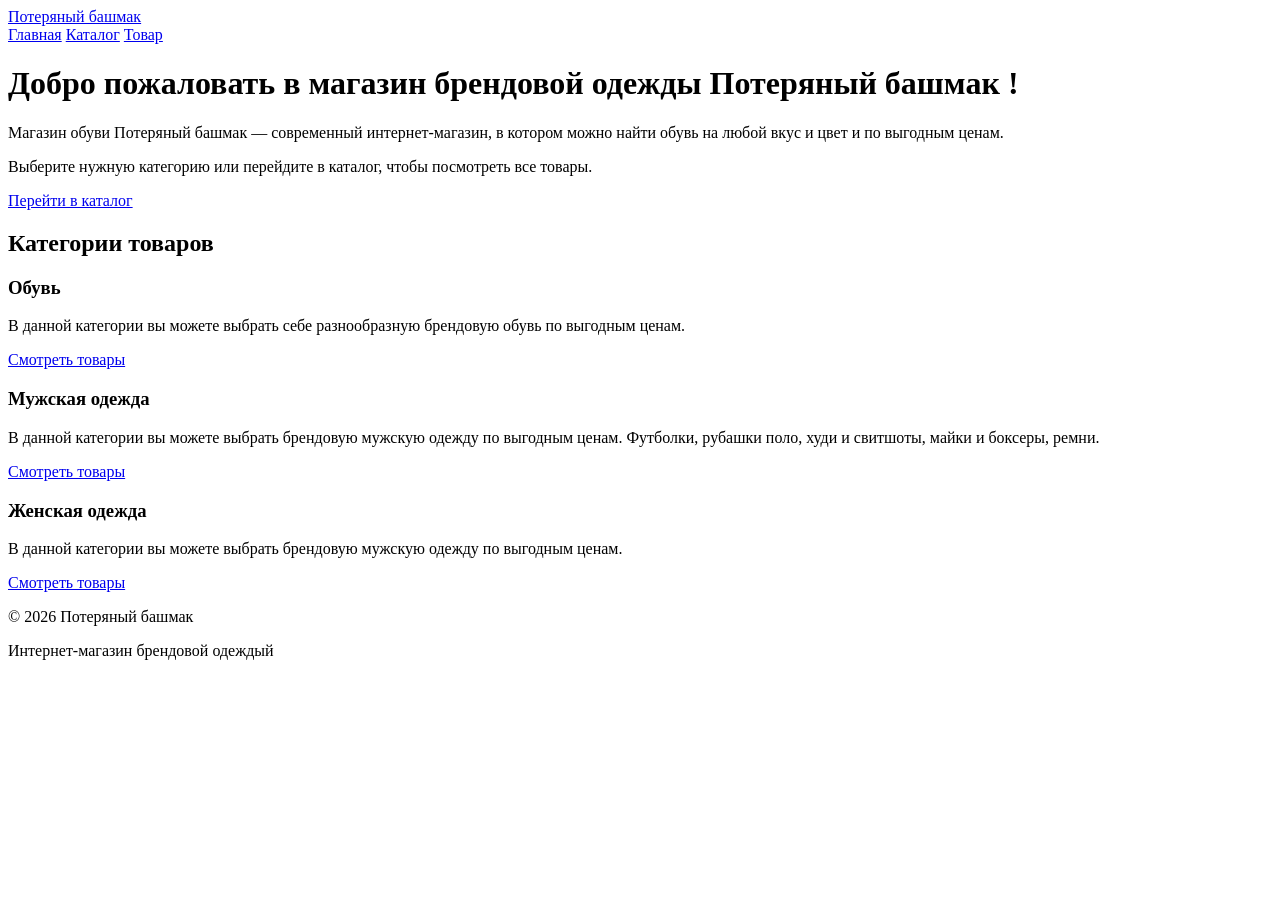
==== index.html @ 31b9176f "обнова" ====
<!DOCTYPE html>
<html lang="ru">
<head>
    <meta charset="UTF-8">
    <meta name="viewport" content="width=device-width, initial-scale=1.0">
    <title>Document</title>
</head>
<body>
<header>

    <div>
        <a href="index.html">Потеряный башмак</a>
    </div>

    <nav>
        <a href="index.html">Главная</a>
        <a href="pages/catalog.html">Каталог</a>
        <a href="pages/product.html">Товар</a>
    </nav>

</header>
<h1>Добро пожаловать в магазин брендовой одежды Потеряный башмак !</h1>


<main>
    <p>
    Магазин обуви Потеряный башмак — современный интернет-магазин,
    в котором можно найти обувь на любой вкус и цвет и по выгодным ценам.
</p>

<p>
    Выберите нужную категорию или перейдите
    в каталог, чтобы посмотреть все товары.
</p>
<a href="pages/catalog.html">
    Перейти в каталог
</a>
<section>

    <h2>Категории товаров</h2>

</section>
<article>

    <h3>Обувь</h3>

    <p>
     В данной категории вы можете выбрать себе разнообразную брендовую обувь по выгодным ценам.
    </p>

    <a href="pages/catalog.html">
        Смотреть товары
    </a>

</article>
<article>

    <h3>Мужская одежда</h3>

    <p>
        В данной категории вы можете выбрать брендовую мужскую одежду по выгодным ценам.
        Футболки, рубашки поло, худи и свитшоты, майки и боксеры, ремни.
    </p>

    <a href="pages/catalog.html">
        Смотреть товары
    </a>

</article>
<article>

    <h3>Женская одежда</h3>

    <p>
         В данной категории вы можете выбрать брендовую мужскую одежду по выгодным ценам.

    </p>
    

    <a href="pages/catalog.html">
        Смотреть товары
    </a>

</article>

</main>
<footer>

    <p>© 2026 Потеряный башмак</p>

    <p>
        Интернет-магазин брендовой одеждый
    </p>
</footer>
</body>
</html>
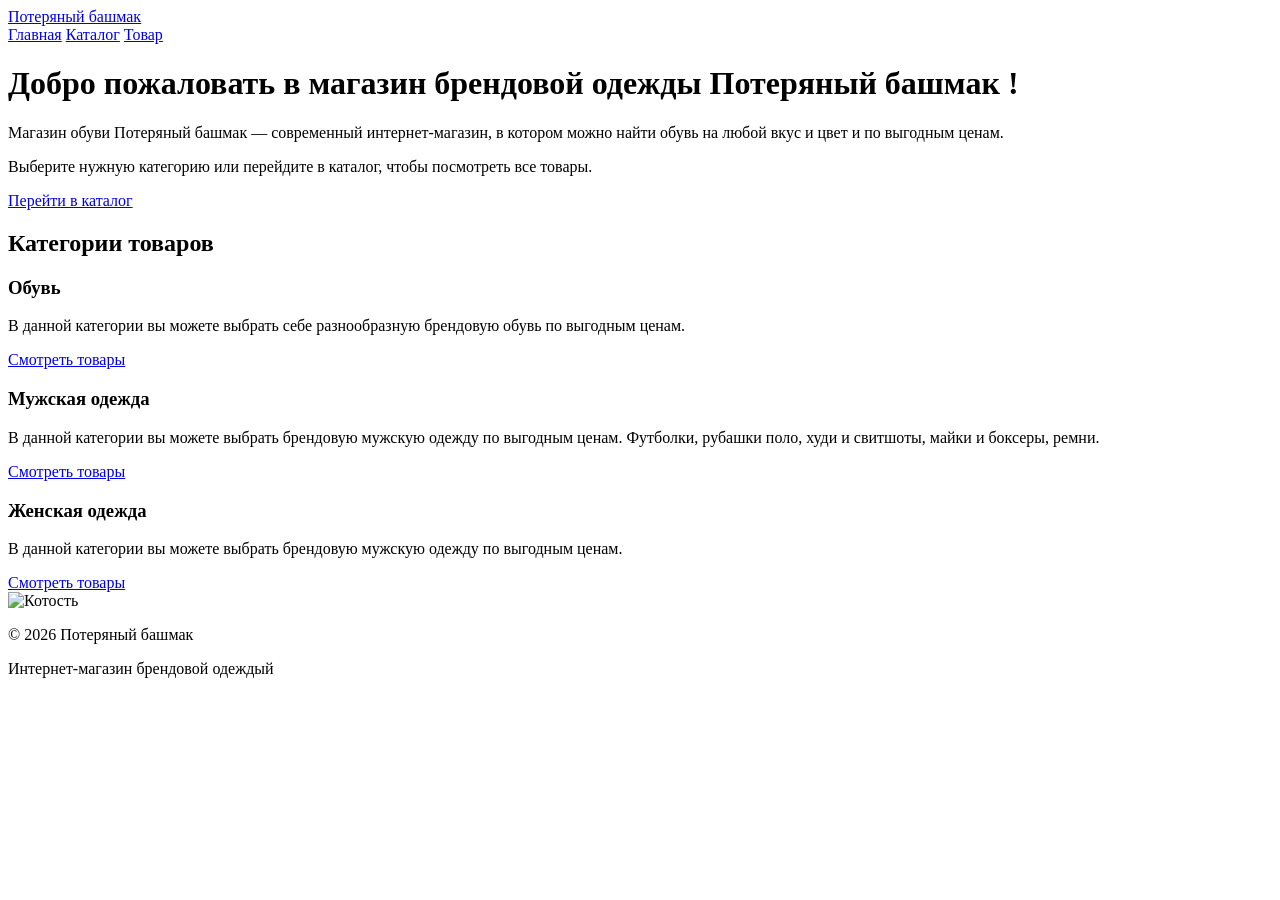
==== commit 0fc3ed1f: "котость" ====
--- a/index.html
+++ b/index.html
@@ -85,7 +85,7 @@
 
 </main>
 <footer>
-
+ <img src="kotost.jpd" alt="Котость" class="sneaker-img">
     <p>© 2026 Потеряный башмак</p>
 
     <p>
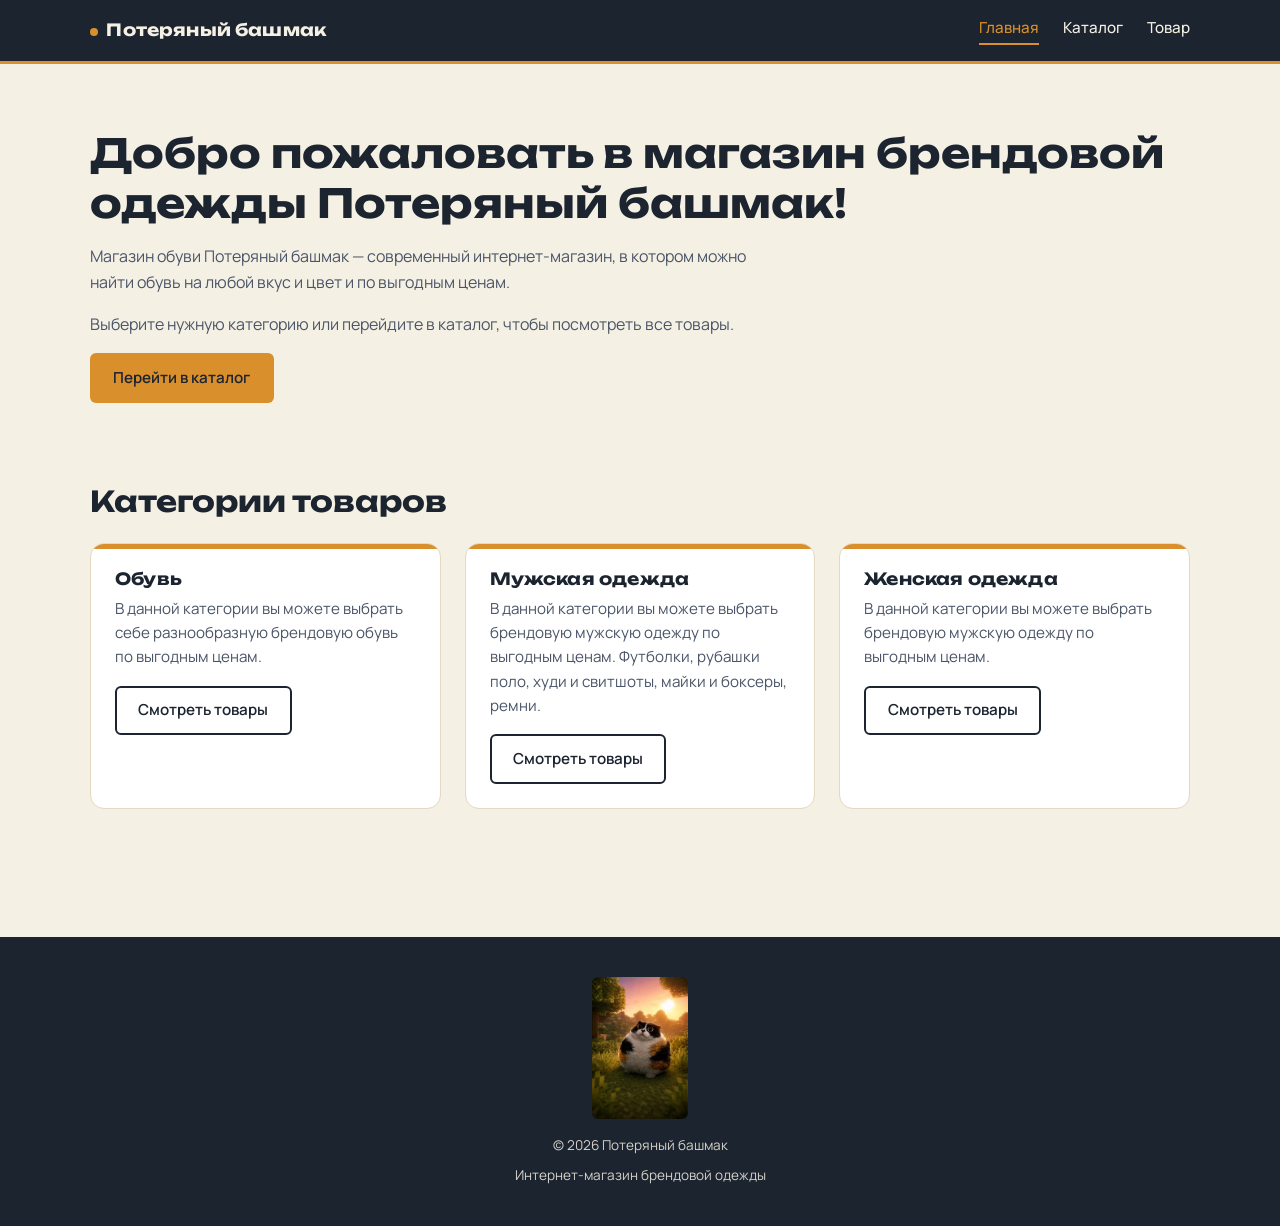
==== commit 4857b731: "ЛР2: адаптивная CSS3-вёрстка (Flexbox-шапка, CSS Grid каталог, адаптивная карточка товара, переключа" ====
--- a/index.html
+++ b/index.html
@@ -3,94 +3,90 @@
 <head>
     <meta charset="UTF-8">
     <meta name="viewport" content="width=device-width, initial-scale=1.0">
-    <title>Document</title>
+    <title>Потеряный башмак — интернет-магазин обуви и одежды</title>
+    <link rel="preconnect" href="https://fonts.googleapis.com">
+    <link rel="preconnect" href="https://fonts.gstatic.com" crossorigin>
+    <link rel="stylesheet" href="css/style.css">
 </head>
 <body>
-<header>
+<header class="site-header">
+    <div class="container">
+        <div>
+            <a href="index.html" class="site-header__logo">Потеряный башмак</a>
+        </div>
 
-    <div>
-        <a href="index.html">Потеряный башмак</a>
+        <nav class="site-header__nav">
+            <a href="index.html" class="site-header__link site-header__link--active">Главная</a>
+            <a href="pages/catalog.html" class="site-header__link">Каталог</a>
+            <a href="pages/product.html" class="site-header__link">Товар</a>
+        </nav>
     </div>
-
-    <nav>
-        <a href="index.html">Главная</a>
-        <a href="pages/catalog.html">Каталог</a>
-        <a href="pages/product.html">Товар</a>
-    </nav>
-
 </header>
-<h1>Добро пожаловать в магазин брендовой одежды Потеряный башмак !</h1>
-
 
 <main>
-    <p>
-    Магазин обуви Потеряный башмак — современный интернет-магазин,
-    в котором можно найти обувь на любой вкус и цвет и по выгодным ценам.
-</p>
+    <section class="hero">
+        <div class="container">
+            <h1>Добро пожаловать в магазин брендовой одежды Потеряный башмак!</h1>
+            <p class="hero__text">
+                Магазин обуви Потеряный башмак — современный интернет-магазин,
+                в котором можно найти обувь на любой вкус и цвет и по выгодным ценам.
+            </p>
+            <p class="hero__text">
+                Выберите нужную категорию или перейдите
+                в каталог, чтобы посмотреть все товары.
+            </p>
+            <a href="pages/catalog.html" class="btn btn--primary">
+                Перейти в каталог
+            </a>
+        </div>
+    </section>
 
-<p>
-    Выберите нужную категорию или перейдите
-    в каталог, чтобы посмотреть все товары.
-</p>
-<a href="pages/catalog.html">
-    Перейти в каталог
-</a>
-<section>
+    <section class="categories">
+        <div class="container">
+            <h2 class="categories__title">Категории товаров</h2>
 
-    <h2>Категории товаров</h2>
+            <div class="categories__grid">
+                <article class="category-card">
+                    <h3 class="category-card__title">Обувь</h3>
+                    <p class="category-card__text">
+                        В данной категории вы можете выбрать себе разнообразную брендовую обувь по выгодным ценам.
+                    </p>
+                    <a href="pages/catalog.html" class="btn btn--outline">
+                        Смотреть товары
+                    </a>
+                </article>
 
-</section>
-<article>
+                <article class="category-card">
+                    <h3 class="category-card__title">Мужская одежда</h3>
+                    <p class="category-card__text">
+                        В данной категории вы можете выбрать брендовую мужскую одежду по выгодным ценам.
+                        Футболки, рубашки поло, худи и свитшоты, майки и боксеры, ремни.
+                    </p>
+                    <a href="pages/catalog.html" class="btn btn--outline">
+                        Смотреть товары
+                    </a>
+                </article>
 
-    <h3>Обувь</h3>
+                <article class="category-card">
+                    <h3 class="category-card__title">Женская одежда</h3>
+                    <p class="category-card__text">
+                        В данной категории вы можете выбрать брендовую мужскую одежду по выгодным ценам.
+                    </p>
+                    <a href="pages/catalog.html" class="btn btn--outline">
+                        Смотреть товары
+                    </a>
+                </article>
+            </div>
+        </div>
+    </section>
+</main>
 
-    <p>
-     В данной категории вы можете выбрать себе разнообразную брендовую обувь по выгодным ценам.
-    </p>
-
-    <a href="pages/catalog.html">
-        Смотреть товары
-    </a>
-
-</article>
-<article>
-
-    <h3>Мужская одежда</h3>
-
-    <p>
-        В данной категории вы можете выбрать брендовую мужскую одежду по выгодным ценам.
-        Футболки, рубашки поло, худи и свитшоты, майки и боксеры, ремни.
-    </p>
-
-    <a href="pages/catalog.html">
-        Смотреть товары
-    </a>
-
-</article>
-<article>
-
-    <h3>Женская одежда</h3>
-
-    <p>
-         В данной категории вы можете выбрать брендовую мужскую одежду по выгодным ценам.
-
-    </p>
-    
-
-    <a href="pages/catalog.html">
-        Смотреть товары
-    </a>
-
-</article>
-
-</main>
-<footer>
- <img src="kotost.jpd" alt="Котость" class="sneaker-img">
-    <p>© 2026 Потеряный башмак</p>
-
-    <p>
-        Интернет-магазин брендовой одеждый
-    </p>
+<footer class="site-footer">
+    <div class="container">
+        <img src="images/kotost.jpg" alt="Котость" class="site-footer__mascot">
+        <p>© 2026 Потеряный башмак</p>
+        <p>Интернет-магазин брендовой одежды</p>
+    </div>
 </footer>
 </body>
-</html>+</html>
--- a/css/style.css
+++ b/css/style.css
@@ -0,0 +1,570 @@
+/* ==========================================================================
+   Потеряный башмак — единый файл стилей (ЛР2: адаптивная CSS3-вёрстка)
+   Вариант 3. Индивидуальное задание: переключатель размеров на Flexbox.
+   ========================================================================== */
+
+/* ---------- Шрифты ---------- */
+@import url('https://fonts.googleapis.com/css2?family=Unbounded:wght@500;700;800&family=Manrope:wght@400;500;600;700&display=swap');
+
+/* ---------- Дизайн-токены (CSS-переменные) ---------- */
+:root {
+  /* Цвета: тема "мастерская сапожника" — тёмно-синий, крафтовая бумага, горчичный акцент */
+  --color-ink: #1c2430;
+  --color-ink-soft: #4b5568;
+  --color-paper: #f5f0e4;
+  --color-surface: #ffffff;
+  --color-line: #e2d8c3;
+  --color-mustard: #d98f2b;
+  --color-mustard-dark: #b06f1a;
+  --color-rust: #a23e2b;
+  --color-rust-soft: #f3ded6;
+
+  /* Типографика */
+  --font-display: 'Unbounded', 'Arial Narrow', sans-serif;
+  --font-body: 'Manrope', 'Segoe UI', Arial, sans-serif;
+
+  /* Отступы */
+  --space-xs: 0.5rem;
+  --space-sm: 1rem;
+  --space-md: 1.5rem;
+  --space-lg: 2.5rem;
+  --space-xl: 4rem;
+
+  /* Скругления, тени, анимации */
+  --radius-sm: 6px;
+  --radius-md: 14px;
+  --shadow-card: 0 10px 24px rgba(28, 36, 48, 0.10);
+  --shadow-card-hover: 0 16px 32px rgba(28, 36, 48, 0.16);
+  --transition-base: 200ms ease;
+  --content-width: 1180px;
+}
+
+/* ---------- Сброс и базовые стили ---------- */
+* ,
+*::before,
+*::after {
+  box-sizing: border-box;
+}
+
+html {
+  scroll-behavior: smooth;
+}
+
+body {
+  margin: 0;
+  min-width: 0;
+  font-family: var(--font-body);
+  color: var(--color-ink);
+  background: var(--color-paper);
+  line-height: 1.6;
+  overflow-x: hidden;
+}
+
+h1, h2, h3 {
+  font-family: var(--font-display);
+  line-height: 1.25;
+  margin: 0 0 var(--space-sm);
+}
+
+h1 { font-size: clamp(1.6rem, 1.1rem + 2vw, 2.5rem); }
+h2 { font-size: clamp(1.3rem, 1rem + 1.2vw, 1.8rem); }
+h3 { font-size: 1.05rem; letter-spacing: 0.01em; }
+
+p { margin: 0 0 var(--space-sm); max-width: 68ch; }
+
+img { max-width: 100%; height: auto; display: block; }
+
+a { color: inherit; }
+
+ul { margin: 0; padding: 0; list-style: none; }
+
+table { border-collapse: collapse; width: 100%; }
+
+.container {
+  width: 100%;
+  max-width: var(--content-width);
+  margin-inline: auto;
+  padding-inline: var(--space-sm);
+}
+
+@media (min-width: 768px) {
+  .container { padding-inline: var(--space-lg); }
+}
+
+/* ---------- Кнопки ---------- */
+.btn {
+  display: inline-flex;
+  align-items: center;
+  gap: 0.4em;
+  font-family: var(--font-body);
+  font-weight: 600;
+  font-size: 0.95rem;
+  text-decoration: none;
+  padding: 0.7em 1.4em;
+  border-radius: var(--radius-sm);
+  border: 2px solid transparent;
+  cursor: pointer;
+  transition: transform var(--transition-base), box-shadow var(--transition-base),
+              background-color var(--transition-base), color var(--transition-base);
+}
+
+.btn--primary {
+  background: var(--color-mustard);
+  color: var(--color-ink);
+}
+
+.btn--primary:hover {
+  background: var(--color-mustard-dark);
+  transform: translateY(-2px);
+  box-shadow: var(--shadow-card);
+}
+
+.btn--outline {
+  background: transparent;
+  border-color: var(--color-ink);
+  color: var(--color-ink);
+}
+
+.btn--outline:hover {
+  background: var(--color-ink);
+  color: var(--color-paper);
+  transform: translateY(-2px);
+}
+
+.btn:active { transform: translateY(0) scale(0.97); }
+
+.btn:focus-visible,
+a:focus-visible,
+.size-switcher__pill:focus-visible {
+  outline: 3px solid var(--color-mustard-dark);
+  outline-offset: 2px;
+}
+
+/* ==========================================================================
+   Шапка сайта (Flexbox)
+   ========================================================================== */
+.site-header {
+  background: var(--color-ink);
+  color: var(--color-paper);
+  position: sticky;
+  top: 0;
+  z-index: 10;
+  border-bottom: 3px solid var(--color-mustard);
+}
+
+.site-header .container {
+  display: flex;
+  flex-wrap: wrap;
+  align-items: center;
+  justify-content: space-between;
+  gap: var(--space-xs) var(--space-md);
+  padding-block: var(--space-sm);
+}
+
+.site-header__logo {
+  font-family: var(--font-display);
+  font-weight: 700;
+  font-size: 1.05rem;
+  text-decoration: none;
+  color: var(--color-paper);
+  letter-spacing: 0.01em;
+}
+
+.site-header__logo::before {
+  content: '';
+  display: inline-block;
+  width: 8px;
+  height: 8px;
+  margin-right: 0.5em;
+  border-radius: 50%;
+  background: var(--color-mustard);
+}
+
+.site-header__nav {
+  display: flex;
+  flex-wrap: wrap;
+  gap: var(--space-md);
+}
+
+.site-header__link {
+  text-decoration: none;
+  color: var(--color-paper);
+  font-weight: 500;
+  font-size: 0.95rem;
+  padding-bottom: 3px;
+  border-bottom: 2px solid transparent;
+  transition: color var(--transition-base), border-color var(--transition-base);
+}
+
+.site-header__link:hover {
+  color: var(--color-mustard);
+  border-color: var(--color-mustard);
+}
+
+.site-header__link--active {
+  color: var(--color-mustard);
+  border-color: var(--color-mustard);
+}
+
+/* ==========================================================================
+   Главная страница — hero и категории
+   ========================================================================== */
+.hero {
+  padding-block: var(--space-xl) var(--space-lg);
+}
+
+.hero__text {
+  color: var(--color-ink-soft);
+}
+
+.categories {
+  padding-block: var(--space-lg) var(--space-xl);
+}
+
+.categories__title {
+  margin-bottom: var(--space-md);
+}
+
+.categories__grid {
+  display: grid;
+  grid-template-columns: repeat(auto-fit, minmax(230px, 1fr));
+  gap: var(--space-md);
+}
+
+.category-card {
+  position: relative;
+  background: var(--color-surface);
+  border: 1px solid var(--color-line);
+  border-radius: var(--radius-md);
+  padding: var(--space-md);
+  overflow: hidden;
+  transition: transform var(--transition-base), box-shadow var(--transition-base);
+}
+
+.category-card::before {
+  content: '';
+  position: absolute;
+  top: 0; left: 0; right: 0;
+  height: 5px;
+  background: var(--color-mustard);
+}
+
+.category-card:hover {
+  transform: translateY(-6px);
+  box-shadow: var(--shadow-card-hover);
+}
+
+.category-card__title { margin-bottom: var(--space-xs); }
+
+.category-card__text {
+  color: var(--color-ink-soft);
+  font-size: 0.95rem;
+}
+
+/* ==========================================================================
+   "Хайп"-баннер (гиф) на странице товаров
+   ========================================================================== */
+.hype-banner {
+  margin: 0 0 var(--space-lg);
+  padding: var(--space-sm);
+  display: flex;
+  flex-direction: column;
+  align-items: center;
+  gap: var(--space-xs);
+  background: var(--color-surface);
+  border: 1px dashed var(--color-line);
+  border-radius: var(--radius-md);
+  text-align: center;
+}
+
+.hype-banner__gif {
+  width: 220px;
+  border-radius: var(--radius-sm);
+}
+
+.hype-banner__caption {
+  margin: 0;
+  font-size: 0.9rem;
+  color: var(--color-ink-soft);
+}
+
+/* ==========================================================================
+   Каталог — сетка CSS Grid (1 → 2 → 4 колонки)
+   ========================================================================== */
+.catalog-intro {
+  padding-block: var(--space-lg) var(--space-md);
+}
+
+.catalog__grid {
+  display: grid;
+  grid-template-columns: 1fr;
+  gap: var(--space-md);
+  padding-bottom: var(--space-xl);
+}
+
+@media (min-width: 768px) {
+  .catalog__grid { grid-template-columns: repeat(2, 1fr); }
+}
+
+@media (min-width: 1100px) {
+  .catalog__grid { grid-template-columns: repeat(4, 1fr); }
+}
+
+.product-tile {
+  display: flex;
+  flex-direction: column;
+  background: var(--color-surface);
+  border: 1px solid var(--color-line);
+  border-radius: var(--radius-md);
+  overflow: hidden;
+  transition: transform var(--transition-base), box-shadow var(--transition-base);
+}
+
+.product-tile:hover {
+  transform: translateY(-6px);
+  box-shadow: var(--shadow-card-hover);
+}
+
+.product-tile__image {
+  width: 100%;
+  aspect-ratio: 4 / 5;
+  object-fit: cover;
+}
+
+.product-tile__body {
+  padding: var(--space-sm);
+  display: flex;
+  flex-direction: column;
+  gap: 0.3rem;
+  flex-grow: 1;
+}
+
+.product-tile__title {
+  font-size: 1rem;
+  margin-bottom: 0.2rem;
+}
+
+.product-tile__meta {
+  margin: 0;
+  font-size: 0.85rem;
+  color: var(--color-ink-soft);
+}
+
+.product-tile__price {
+  margin: 0.4rem 0 0.6rem;
+  font-weight: 700;
+  color: var(--color-rust);
+}
+
+.product-tile__link {
+  margin-top: auto;
+  align-self: flex-start;
+}
+
+/* ==========================================================================
+   Карточка товара (mobile-first, строка с 768px)
+   ========================================================================== */
+.product-card {
+  display: flex;
+  flex-direction: column;
+  gap: var(--space-md);
+  background: var(--color-surface);
+  border: 1px solid var(--color-line);
+  border-radius: var(--radius-md);
+  padding: var(--space-md);
+  margin-bottom: var(--space-lg);
+}
+
+@media (min-width: 768px) {
+  .product-card {
+    flex-direction: row;
+    align-items: flex-start;
+  }
+
+  .product-card__media {
+    flex: 0 0 38%;
+  }
+
+  .product-card__body {
+    flex: 1 1 auto;
+    min-width: 0;
+  }
+}
+
+.product-card__image {
+  width: 100%;
+  aspect-ratio: 4 / 5;
+  object-fit: cover;
+  border-radius: var(--radius-sm);
+}
+
+.product-card__title {
+  position: relative;
+  padding-bottom: var(--space-xs);
+  margin-bottom: var(--space-sm);
+}
+
+.product-card__title::after {
+  content: '';
+  position: absolute;
+  left: 0;
+  bottom: 0;
+  width: 46px;
+  height: 3px;
+  background: var(--color-mustard);
+}
+
+.product-card__price strong { color: var(--color-rust); }
+
+.product-card__desc { color: var(--color-ink-soft); }
+
+.product-card__subtitle {
+  margin-top: var(--space-md);
+}
+
+.product-card__actions {
+  display: flex;
+  flex-wrap: wrap;
+  gap: var(--space-sm);
+  margin-top: var(--space-md);
+}
+
+/* ---------- Переключатель размеров (Flexbox, индивидуальное задание) ---------- */
+.size-switcher {
+  margin: var(--space-sm) 0;
+}
+
+.size-switcher__label {
+  display: block;
+  font-size: 0.9rem;
+  font-weight: 600;
+  color: var(--color-ink-soft);
+  margin-bottom: 0.5rem;
+}
+
+.size-switcher__options {
+  display: flex;
+  flex-wrap: wrap;
+  gap: 0.6rem;
+}
+
+.size-switcher__input {
+  position: absolute;
+  opacity: 0;
+  width: 1px;
+  height: 1px;
+  overflow: hidden;
+}
+
+.size-switcher__pill {
+  display: inline-flex;
+  align-items: center;
+  justify-content: center;
+  min-width: 2.6em;
+  padding: 0.45em 0.6em;
+  border: 2px solid var(--color-line);
+  border-radius: var(--radius-sm);
+  font-weight: 600;
+  color: var(--color-ink);
+  cursor: pointer;
+  transition: transform var(--transition-base), border-color var(--transition-base),
+              background-color var(--transition-base), color var(--transition-base);
+}
+
+.size-switcher__pill:hover {
+  border-color: var(--color-mustard);
+  transform: translateY(-2px);
+}
+
+.size-switcher__input:checked + .size-switcher__pill {
+  background: var(--color-ink);
+  border-color: var(--color-ink);
+  color: var(--color-mustard);
+}
+
+/* ---------- Таблица характеристик (зебра) ---------- */
+.table-scroll {
+  width: 100%;
+  overflow-x: auto;
+}
+
+.spec-table {
+  font-size: 0.92rem;
+  min-width: 320px;
+}
+
+.spec-table th {
+  background: var(--color-ink);
+  color: var(--color-paper);
+  text-align: left;
+  padding: 0.6em 0.8em;
+  font-weight: 600;
+}
+
+.spec-table td {
+  padding: 0.6em 0.8em;
+  border-bottom: 1px solid var(--color-line);
+}
+
+.spec-table tr:nth-child(even) { background: var(--color-paper); }
+.spec-table tr:nth-child(odd)  { background: var(--color-surface); }
+
+/* ---------- Список преимуществ ---------- */
+.advantages {
+  display: flex;
+  flex-direction: column;
+  gap: 0.45rem;
+}
+
+.advantages__item {
+  position: relative;
+  padding-left: 1.4em;
+  color: var(--color-ink-soft);
+}
+
+.advantages__item::before {
+  content: '✓';
+  position: absolute;
+  left: 0;
+  color: var(--color-mustard-dark);
+  font-weight: 700;
+}
+
+/* ==========================================================================
+   Подвал
+   ========================================================================== */
+.site-footer {
+  background: var(--color-ink);
+  color: var(--color-paper);
+  margin-top: var(--space-xl);
+}
+
+.site-footer .container {
+  padding-block: var(--space-lg);
+  display: flex;
+  flex-direction: column;
+  align-items: center;
+  gap: var(--space-xs);
+  text-align: center;
+}
+
+.site-footer__mascot {
+  width: 96px;
+  border-radius: var(--radius-sm);
+  margin-bottom: var(--space-xs);
+}
+
+.site-footer p {
+  margin: 0;
+  font-size: 0.85rem;
+  color: var(--color-paper);
+  opacity: 0.85;
+}
+
+/* ---------- Уважение к настройкам пользователя ---------- */
+@media (prefers-reduced-motion: reduce) {
+  * {
+    transition: none !important;
+    scroll-behavior: auto !important;
+  }
+}
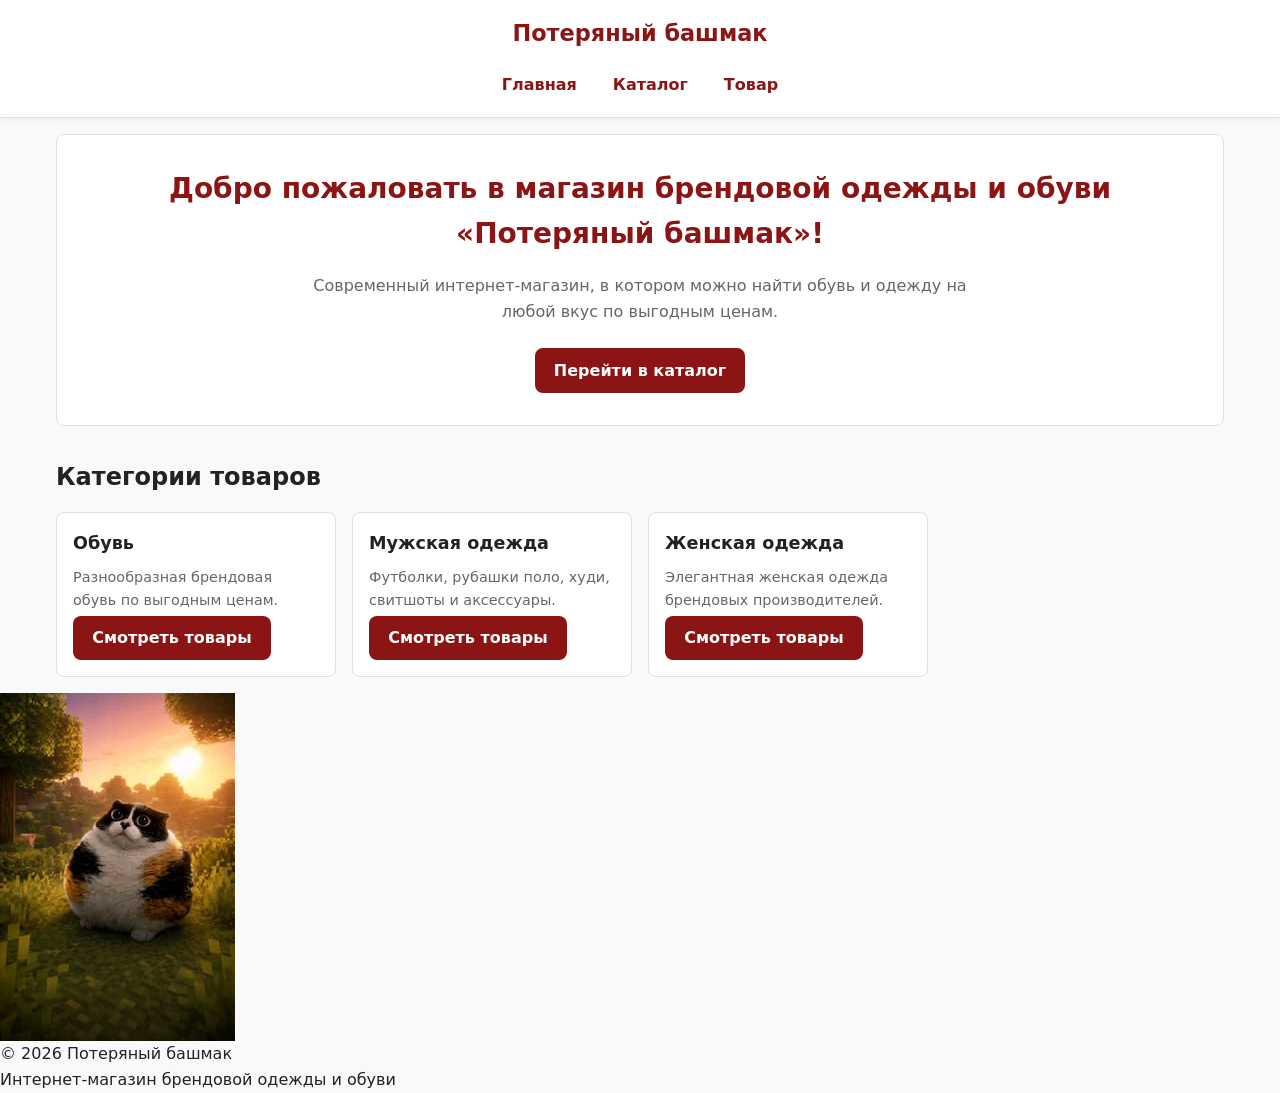
==== commit 063a1fdb: "котость css" ====
--- a/index.html
+++ b/index.html
@@ -3,90 +3,60 @@
 <head>
     <meta charset="UTF-8">
     <meta name="viewport" content="width=device-width, initial-scale=1.0">
-    <title>Потеряный башмак — интернет-магазин обуви и одежды</title>
-    <link rel="preconnect" href="https://fonts.googleapis.com">
-    <link rel="preconnect" href="https://fonts.gstatic.com" crossorigin>
-    <link rel="stylesheet" href="css/style.css">
+    <title>Главная — Потеряный башмак</title>
+    <link rel="stylesheet" href="css/styles.css">
 </head>
 <body>
+
 <header class="site-header">
-    <div class="container">
-        <div>
-            <a href="index.html" class="site-header__logo">Потеряный башмак</a>
-        </div>
-
-        <nav class="site-header__nav">
-            <a href="index.html" class="site-header__link site-header__link--active">Главная</a>
-            <a href="pages/catalog.html" class="site-header__link">Каталог</a>
-            <a href="pages/product.html" class="site-header__link">Товар</a>
-        </nav>
+    <div class="site-header__logo">
+        <a href="index.html" class="site-header__link">Потеряный башмак</a>
     </div>
+    <nav class="site-header__nav">
+        <a href="index.html" class="site-header__link">Главная</a>
+        <a href="pages/catalog.html" class="site-header__link">Каталог</a>
+        <a href="pages/product.html" class="site-header__link">Товар</a>
+    </nav>
 </header>
 
 <main>
     <section class="hero">
-        <div class="container">
-            <h1>Добро пожаловать в магазин брендовой одежды Потеряный башмак!</h1>
-            <p class="hero__text">
-                Магазин обуви Потеряный башмак — современный интернет-магазин,
-                в котором можно найти обувь на любой вкус и цвет и по выгодным ценам.
-            </p>
-            <p class="hero__text">
-                Выберите нужную категорию или перейдите
-                в каталог, чтобы посмотреть все товары.
-            </p>
-            <a href="pages/catalog.html" class="btn btn--primary">
-                Перейти в каталог
-            </a>
-        </div>
+        <h1 class="hero__title">Добро пожаловать в магазин брендовой одежды и обуви «Потеряный башмак»!</h1>
+        <p class="hero__description">
+            Современный интернет-магазин, в котором можно найти обувь и одежду на любой вкус по выгодным ценам.
+        </p>
+        <a href="pages/catalog.html" class="btn">Перейти в каталог</a>
     </section>
 
     <section class="categories">
-        <div class="container">
-            <h2 class="categories__title">Категории товаров</h2>
+        <h2 class="categories__title">Категории товаров</h2>
+        <div class="categories__grid">
+            <article class="card">
+                <h3 class="card__title">Обувь</h3>
+                <p class="card__info">Разнообразная брендовая обувь по выгодным ценам.</p>
+                <a href="pages/catalog.html" class="btn card__btn">Смотреть товары</a>
+            </article>
 
-            <div class="categories__grid">
-                <article class="category-card">
-                    <h3 class="category-card__title">Обувь</h3>
-                    <p class="category-card__text">
-                        В данной категории вы можете выбрать себе разнообразную брендовую обувь по выгодным ценам.
-                    </p>
-                    <a href="pages/catalog.html" class="btn btn--outline">
-                        Смотреть товары
-                    </a>
-                </article>
+            <article class="card">
+                <h3 class="card__title">Мужская одежда</h3>
+                <p class="card__info">Футболки, рубашки поло, худи, свитшоты и аксессуары.</p>
+                <a href="pages/catalog.html" class="btn card__btn">Смотреть товары</a>
+            </article>
 
-                <article class="category-card">
-                    <h3 class="category-card__title">Мужская одежда</h3>
-                    <p class="category-card__text">
-                        В данной категории вы можете выбрать брендовую мужскую одежду по выгодным ценам.
-                        Футболки, рубашки поло, худи и свитшоты, майки и боксеры, ремни.
-                    </p>
-                    <a href="pages/catalog.html" class="btn btn--outline">
-                        Смотреть товары
-                    </a>
-                </article>
-
-                <article class="category-card">
-                    <h3 class="category-card__title">Женская одежда</h3>
-                    <p class="category-card__text">
-                        В данной категории вы можете выбрать брендовую мужскую одежду по выгодным ценам.
-                    </p>
-                    <a href="pages/catalog.html" class="btn btn--outline">
-                        Смотреть товары
-                    </a>
-                </article>
-            </div>
+            <article class="card">
+                <h3 class="card__title">Женская одежда</h3>
+                <p class="card__info">Элегантная женская одежда брендовых производителей.</p>
+                <a href="pages/catalog.html" class="btn card__btn">Смотреть товары</a>
+            </article>
         </div>
     </section>
 </main>
 
 <footer class="site-footer">
-    <div class="container">
-        <img src="images/kotost.jpg" alt="Котость" class="site-footer__mascot">
-        <p>© 2026 Потеряный башмак</p>
-        <p>Интернет-магазин брендовой одежды</p>
-    </div>
+    <img src="images/kotost.jpg" alt="Логотип Потеряный башмак">
+    <p>© 2026 Потеряный башмак</p>
+    <p>Интернет-магазин брендовой одежды и обуви</p>
 </footer>
+
 </body>
-</html>
+</html>
--- a/css/styles.css
+++ b/css/styles.css
@@ -0,0 +1,273 @@
+
+*,
+*::before,
+*::after {
+    box-sizing: border-box;
+    margin: 0;
+    padding: 0;
+}
+
+:root {
+    --color-primary: #8b1515;       
+    --color-primary-hover: #a81c1c; 
+    --color-text: #222222;         
+    --color-text-muted: #666666;    
+    --color-bg: #f8f9fa;           
+    --color-card-bg: #ffffff;       
+    --color-border: #e0e0e0;        
+    --color-accent: #2b6cb0;        
+    
+    --radius: 8px;
+    --radius-sm: 4px;
+    --gap: 1rem;                    
+    --font-family: 'Segoe UI', system-ui, -apple-system, sans-serif;
+    --transition-speed: 0.2s;
+}
+
+body {
+    font-family: var(--font-family);
+    color: var(--color-text);
+    background-color: var(--color-bg);
+    line-height: 1.6;
+    display: flex;
+    flex-direction: column;
+    min-height: 100vh;
+}
+
+main {
+    flex: 1;
+    padding: var(--gap);
+    max-width: 1200px;
+    margin: 0 auto;
+    width: 100%;
+}
+
+a {
+    color: var(--color-primary);
+    text-decoration: none;
+    transition: color var(--transition-speed) ease;
+}
+
+a:hover {
+    color: var(--color-primary-hover);
+}
+
+img {
+    max-width: 100%;
+    height: auto;
+    display: block;
+}
+
+
+.site-header {
+    background-color: var(--color-card-bg);
+    border-bottom: 1px solid var(--color-border);
+    padding: 1rem 1.5rem;
+    display: flex;
+    flex-direction: column;
+    align-items: center;
+    gap: var(--gap);
+    box-shadow: 0 2px 8px rgba(0, 0, 0, 0.05);
+}
+
+.site-header__logo {
+    font-size: 1.4rem;
+    font-weight: 700;
+    color: var(--color-primary);
+}
+
+.site-header__nav {
+    display: flex;
+    gap: 1.25rem;
+    flex-wrap: wrap;
+    justify-content: center;
+}
+
+.site-header__link {
+    font-weight: 600;
+    padding: 0.25rem 0.5rem;
+    border-radius: var(--radius-sm);
+    transition: background-color var(--transition-speed) ease, color var(--transition-speed) ease;
+}
+
+.site-header__link:hover {
+    background-color: var(--color-bg);
+}
+
+
+.hero {
+    text-align: center;
+    margin-bottom: 2rem;
+    padding: 2rem 1rem;
+    background-color: var(--color-card-bg);
+    border-radius: var(--radius);
+    border: 1px solid var(--color-border);
+}
+
+.hero__title {
+    font-size: 1.75rem;
+    margin-bottom: 1rem;
+    color: var(--color-primary);
+}
+
+.hero__description {
+    max-width: 700px;
+    margin: 0 auto 1.5rem auto;
+    color: var(--color-text-muted);
+}
+
+.btn {
+    display: inline-block;
+    padding: 0.6rem 1.2rem;
+    background-color: var(--color-primary);
+    color: #ffffff;
+    border-radius: var(--radius);
+    font-weight: 600;
+    border: none;
+    cursor: pointer;
+    transition: background-color var(--transition-speed) ease, transform var(--transition-speed) ease;
+}
+
+.btn:hover {
+    background-color: var(--color-primary-hover);
+    color: #ffffff;
+    transform: translateY(-2px);
+}
+
+.categories {
+    margin-top: 2rem;
+}
+
+.categories__title {
+    margin-bottom: 1rem;
+    font-size: 1.5rem;
+}
+
+.categories__grid {
+    display: grid;
+    grid-template-columns: repeat(auto-fill, minmax(260px, 1fr));
+    gap: var(--gap);
+}
+
+
+.catalog-title {
+    margin-bottom: 0.5rem;
+    font-size: 1.8rem;
+}
+
+.catalog-intro {
+    margin-bottom: 1.5rem;
+    color: var(--color-text-muted);
+}
+
+.catalog {
+    display: grid;
+    grid-template-columns: repeat(auto-fill, minmax(220px, 1fr));
+    gap: 1.5rem;
+}
+
+.card {
+    position: relative; 
+    background-color: var(--color-card-bg);
+    border: 1px solid var(--color-border);
+    border-radius: var(--radius);
+    padding: 1rem;
+    display: flex;
+    flex-direction: column;
+    justify-content: space-between;
+    transition: transform var(--transition-speed) ease, box-shadow var(--transition-speed) ease;
+}
+
+.card:hover {
+    transform: translateY(-4px);
+    box-shadow: 0 8px 20px rgba(0, 0, 0, 0.1);
+}
+
+
+.card--badge::before {
+    content: "ХИТ";
+    position: absolute;
+    top: 10px;
+    right: 10px;
+    background-color: var(--color-primary);
+    color: #ffffff;
+    font-size: 0.75rem;
+    font-weight: bold;
+    padding: 2px 8px;
+    border-radius: var(--radius-sm);
+    z-index: 1;
+}
+
+.card__image {
+    width: 100%;
+    height: 180px;
+    object-fit: contain;
+    margin-bottom: 0.75rem;
+    border-radius: var(--radius-sm);
+}
+
+.card__title {
+    font-size: 1.1rem;
+    margin-bottom: 0.5rem;
+}
+
+.card__info {
+    font-size: 0.9rem;
+    color: var(--color-text-muted);
+    margin-bottom: 0.25rem;
+}
+
+.card__price {
+    font-size: 1.2rem;
+    font-weight: 700;
+    color: var(--color-primary);
+    margin: 0.5rem 0 1rem 0;
+}
+
+.card__btn {
+    align-self: flex-start;
+}
+
+
+.product {
+    background-color: var(--color-card-bg);
+    border-radius: var(--radius);
+    border: 1px solid var(--color-border);
+    padding: 1.5rem;
+    display: flex;
+    flex-direction: column; 
+    gap: 2rem;
+}
+
+.product__image-container {
+    display: flex;
+    justify-content: center;
+    align-items: center;
+    background-color: #ffffff;
+    padding: 1rem;
+    border-radius: var(--radius);
+}
+
+.product__image {
+    max-height: 350px;
+    object-fit: contain;
+}
+
+.product__info {
+    display: flex;
+    flex-direction: column;
+    gap: 1rem;
+}
+
+.product__title {
+    font-size: 1.8rem;
+    color: var(--color-text);
+}
+
+.product__price {
+    font-size: 1.5rem;
+    font-weight: bold;
+    color: var(--color-primary);
+}
+
+
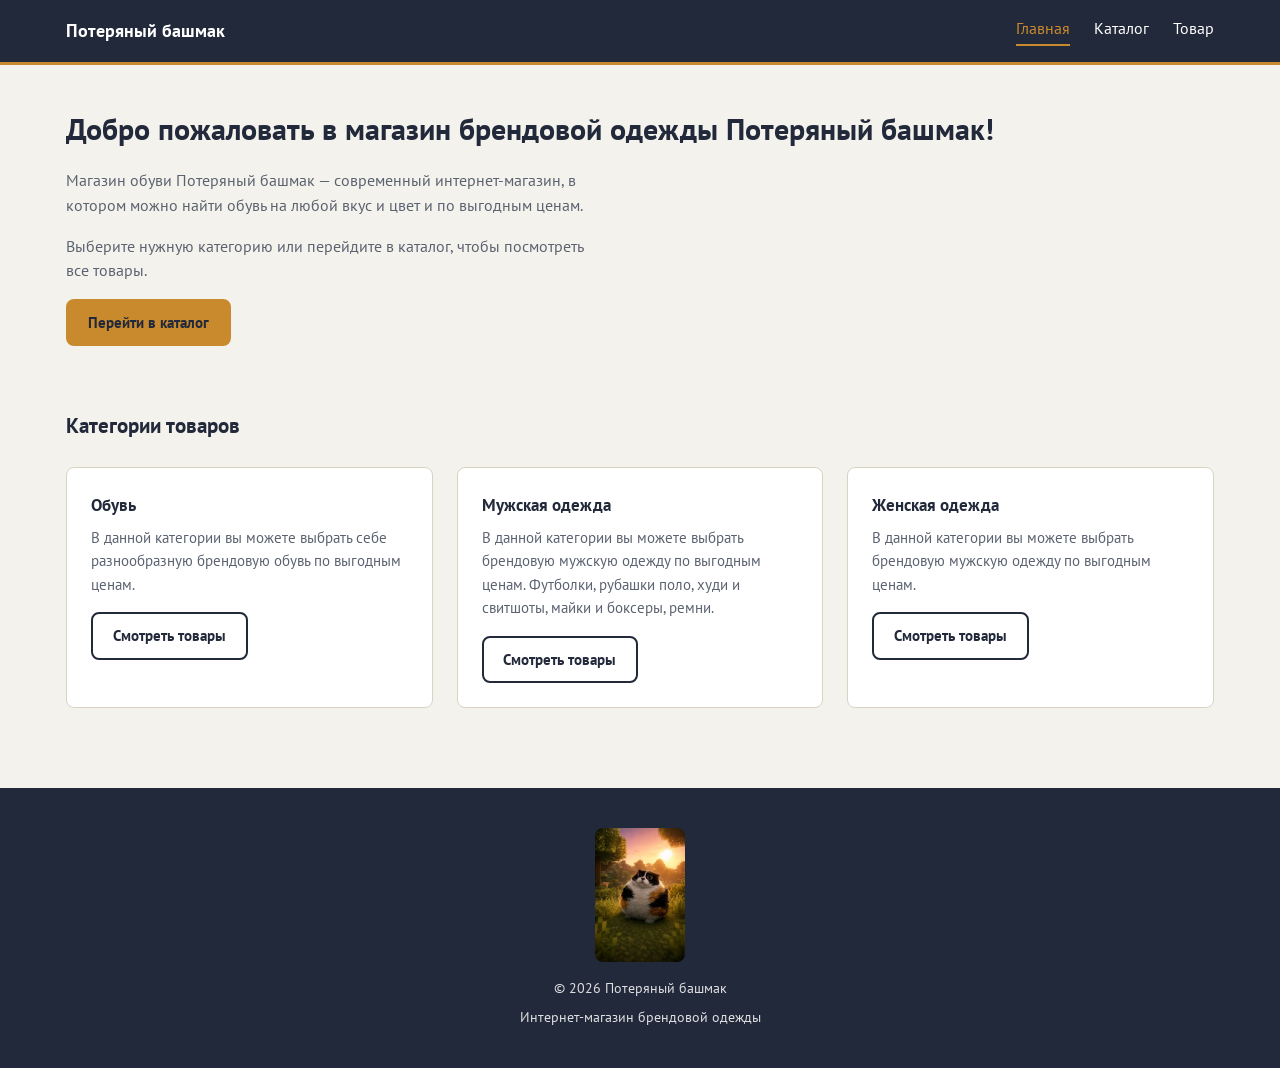
==== commit 73ab65d9: "Упрощение стиля (один акцентный цвет, шрифт PT Sans), отдельная карточка-файл на каждый товар, перек" ====
--- a/index.html
+++ b/index.html
@@ -3,60 +3,90 @@
 <head>
     <meta charset="UTF-8">
     <meta name="viewport" content="width=device-width, initial-scale=1.0">
-    <title>Главная — Потеряный башмак</title>
-    <link rel="stylesheet" href="css/styles.css">
+    <title>Потеряный башмак — интернет-магазин обуви и одежды</title>
+    <link rel="preconnect" href="https://fonts.googleapis.com">
+    <link rel="preconnect" href="https://fonts.gstatic.com" crossorigin>
+    <link rel="stylesheet" href="css/style.css">
 </head>
 <body>
+<header class="site-header">
+    <div class="container">
+        <div>
+            <a href="index.html" class="site-header__logo">Потеряный башмак</a>
+        </div>
 
-<header class="site-header">
-    <div class="site-header__logo">
-        <a href="index.html" class="site-header__link">Потеряный башмак</a>
+        <nav class="site-header__nav">
+            <a href="index.html" class="site-header__link site-header__link--active">Главная</a>
+            <a href="pages/catalog.html" class="site-header__link">Каталог</a>
+            <a href="pages/product-new-balance.html" class="site-header__link">Товар</a>
+        </nav>
     </div>
-    <nav class="site-header__nav">
-        <a href="index.html" class="site-header__link">Главная</a>
-        <a href="pages/catalog.html" class="site-header__link">Каталог</a>
-        <a href="pages/product.html" class="site-header__link">Товар</a>
-    </nav>
 </header>
 
 <main>
     <section class="hero">
-        <h1 class="hero__title">Добро пожаловать в магазин брендовой одежды и обуви «Потеряный башмак»!</h1>
-        <p class="hero__description">
-            Современный интернет-магазин, в котором можно найти обувь и одежду на любой вкус по выгодным ценам.
-        </p>
-        <a href="pages/catalog.html" class="btn">Перейти в каталог</a>
+        <div class="container">
+            <h1>Добро пожаловать в магазин брендовой одежды Потеряный башмак!</h1>
+            <p class="hero__text">
+                Магазин обуви Потеряный башмак — современный интернет-магазин,
+                в котором можно найти обувь на любой вкус и цвет и по выгодным ценам.
+            </p>
+            <p class="hero__text">
+                Выберите нужную категорию или перейдите
+                в каталог, чтобы посмотреть все товары.
+            </p>
+            <a href="pages/catalog.html" class="btn btn--primary">
+                Перейти в каталог
+            </a>
+        </div>
     </section>
 
     <section class="categories">
-        <h2 class="categories__title">Категории товаров</h2>
-        <div class="categories__grid">
-            <article class="card">
-                <h3 class="card__title">Обувь</h3>
-                <p class="card__info">Разнообразная брендовая обувь по выгодным ценам.</p>
-                <a href="pages/catalog.html" class="btn card__btn">Смотреть товары</a>
-            </article>
+        <div class="container">
+            <h2 class="categories__title">Категории товаров</h2>
 
-            <article class="card">
-                <h3 class="card__title">Мужская одежда</h3>
-                <p class="card__info">Футболки, рубашки поло, худи, свитшоты и аксессуары.</p>
-                <a href="pages/catalog.html" class="btn card__btn">Смотреть товары</a>
-            </article>
+            <div class="categories__grid">
+                <article class="category-card">
+                    <h3 class="category-card__title">Обувь</h3>
+                    <p class="category-card__text">
+                        В данной категории вы можете выбрать себе разнообразную брендовую обувь по выгодным ценам.
+                    </p>
+                    <a href="pages/catalog.html" class="btn btn--outline">
+                        Смотреть товары
+                    </a>
+                </article>
 
-            <article class="card">
-                <h3 class="card__title">Женская одежда</h3>
-                <p class="card__info">Элегантная женская одежда брендовых производителей.</p>
-                <a href="pages/catalog.html" class="btn card__btn">Смотреть товары</a>
-            </article>
+                <article class="category-card">
+                    <h3 class="category-card__title">Мужская одежда</h3>
+                    <p class="category-card__text">
+                        В данной категории вы можете выбрать брендовую мужскую одежду по выгодным ценам.
+                        Футболки, рубашки поло, худи и свитшоты, майки и боксеры, ремни.
+                    </p>
+                    <a href="pages/catalog.html" class="btn btn--outline">
+                        Смотреть товары
+                    </a>
+                </article>
+
+                <article class="category-card">
+                    <h3 class="category-card__title">Женская одежда</h3>
+                    <p class="category-card__text">
+                        В данной категории вы можете выбрать брендовую мужскую одежду по выгодным ценам.
+                    </p>
+                    <a href="pages/catalog.html" class="btn btn--outline">
+                        Смотреть товары
+                    </a>
+                </article>
+            </div>
         </div>
     </section>
 </main>
 
 <footer class="site-footer">
-    <img src="images/kotost.jpg" alt="Логотип Потеряный башмак">
-    <p>© 2026 Потеряный башмак</p>
-    <p>Интернет-магазин брендовой одежды и обуви</p>
+    <div class="container">
+        <img src="images/kotost.jpg" alt="Котость" class="site-footer__mascot">
+        <p>© 2026 Потеряный башмак</p>
+        <p>Интернет-магазин брендовой одежды</p>
+    </div>
 </footer>
-
 </body>
-</html>+</html>
--- a/css/style.css
+++ b/css/style.css
@@ -0,0 +1,346 @@
+/* ==========================================================================
+   Потеряный башмак — единый файл стилей (ЛР2: адаптивная CSS3-вёрстка)
+   Вариант 3. Индивидуальное задание: переключатель размеров на Flexbox.
+
+   Шрифт: PT Sans (Google Fonts, дизайнер — ParaType / А. Королькова)
+   https://fonts.google.com/specimen/PT+Sans — свободная лицензия SIL OFL.
+   ========================================================================== */
+
+@import url('https://fonts.googleapis.com/css2?family=PT+Sans:wght@400;700&display=swap');
+
+/* ---------- CSS-переменные ---------- */
+:root {
+  --color-ink: #22293a;      /* текст, шапка, подвал */
+  --color-bg: #f4f2ec;       /* фон страницы */
+  --color-surface: #ffffff;  /* фон карточек */
+  --color-line: #d9d3c4;     /* границы */
+  --color-muted: #5b6270;    /* второстепенный текст */
+  --color-accent: #c98a2e;   /* единственный акцентный цвет */
+  --color-accent-dark: #a5701f;
+
+  --font-main: 'PT Sans', Arial, sans-serif;
+
+  --space-xs: 0.5rem;
+  --space-sm: 1rem;
+  --space-md: 1.5rem;
+  --space-lg: 2.5rem;
+
+  --radius: 8px;
+  --transition: 150ms ease;
+  --content-width: 1180px;
+}
+
+/* ---------- Сброс и база ---------- */
+*, *::before, *::after { box-sizing: border-box; }
+
+body {
+  margin: 0;
+  font-family: var(--font-main);
+  color: var(--color-ink);
+  background: var(--color-bg);
+  line-height: 1.55;
+}
+
+h1, h2, h3 { font-family: var(--font-main); font-weight: 700; margin: 0 0 var(--space-sm); }
+h1 { font-size: 1.9rem; }
+h2 { font-size: 1.3rem; }
+h3 { font-size: 1.05rem; }
+
+p { margin: 0 0 var(--space-sm); }
+img { max-width: 100%; height: auto; display: block; }
+a { color: inherit; }
+ul { margin: 0; padding: 0; list-style: none; }
+table { border-collapse: collapse; width: 100%; }
+
+.container {
+  width: 100%;
+  max-width: var(--content-width);
+  margin-inline: auto;
+  padding-inline: var(--space-sm);
+}
+
+/* ---------- Кнопки ---------- */
+.btn {
+  display: inline-block;
+  font-family: var(--font-main);
+  font-weight: 700;
+  font-size: 0.95rem;
+  text-decoration: none;
+  padding: 0.65em 1.3em;
+  border-radius: var(--radius);
+  border: 2px solid var(--color-accent);
+  cursor: pointer;
+  transition: background-color var(--transition), color var(--transition), transform var(--transition);
+}
+
+.btn--primary { background: var(--color-accent); color: var(--color-ink); }
+.btn--primary:hover { background: var(--color-accent-dark); transform: translateY(-2px); }
+
+.btn--outline { background: transparent; border-color: var(--color-ink); color: var(--color-ink); }
+.btn--outline:hover { background: var(--color-ink); border-color: var(--color-ink); color: var(--color-bg); transform: translateY(-2px); }
+
+.btn:focus-visible, a:focus-visible { outline: 2px solid var(--color-accent-dark); outline-offset: 2px; }
+
+/* ==========================================================================
+   Шапка (Flexbox)
+   ========================================================================== */
+.site-header {
+  background: var(--color-ink);
+  border-bottom: 3px solid var(--color-accent);
+}
+
+.site-header .container {
+  display: flex;
+  flex-wrap: wrap;
+  align-items: center;
+  justify-content: space-between;
+  gap: var(--space-xs) var(--space-md);
+  padding-block: var(--space-sm);
+}
+
+.site-header__logo {
+  font-weight: 700;
+  font-size: 1.1rem;
+  text-decoration: none;
+  color: #ffffff;
+}
+
+.site-header__nav { display: flex; flex-wrap: wrap; gap: var(--space-md); }
+
+.site-header__link {
+  text-decoration: none;
+  color: #ffffff;
+  font-weight: 400;
+  padding-bottom: 3px;
+  border-bottom: 2px solid transparent;
+  transition: color var(--transition), border-color var(--transition);
+}
+
+.site-header__link:hover,
+.site-header__link--active {
+  color: var(--color-accent);
+  border-color: var(--color-accent);
+}
+
+/* ==========================================================================
+   Главная — hero и категории
+   ========================================================================== */
+.hero { padding-block: var(--space-lg); }
+.hero__text { color: var(--color-muted); max-width: 60ch; }
+
+.categories { padding-block: var(--space-md) var(--space-lg); }
+.categories__title { margin-bottom: var(--space-md); }
+
+.categories__grid {
+  display: grid;
+  grid-template-columns: repeat(auto-fit, minmax(220px, 1fr));
+  gap: var(--space-md);
+}
+
+.category-card {
+  background: var(--color-surface);
+  border: 1px solid var(--color-line);
+  border-radius: var(--radius);
+  padding: var(--space-md);
+  transition: transform var(--transition), box-shadow var(--transition);
+}
+
+.category-card:hover {
+  transform: translateY(-3px);
+  box-shadow: 0 6px 14px rgba(34, 41, 58, 0.08);
+}
+
+.category-card__title { margin-bottom: var(--space-xs); }
+.category-card__text { color: var(--color-muted); font-size: 0.95rem; }
+
+/* ==========================================================================
+   Каталог — CSS Grid (1 → 2 → 4 колонки)
+   ========================================================================== */
+.catalog-intro { padding-block: var(--space-md); }
+
+.catalog__grid {
+  display: grid;
+  grid-template-columns: 1fr;
+  gap: var(--space-md);
+  padding-bottom: var(--space-lg);
+}
+
+@media (min-width: 768px) {
+  .catalog__grid { grid-template-columns: repeat(2, 1fr); }
+}
+
+@media (min-width: 1100px) {
+  .catalog__grid { grid-template-columns: repeat(4, 1fr); }
+}
+
+.product-tile {
+  display: flex;
+  flex-direction: column;
+  background: var(--color-surface);
+  border: 1px solid var(--color-line);
+  border-radius: var(--radius);
+  overflow: hidden;
+  transition: transform var(--transition), box-shadow var(--transition);
+}
+
+.product-tile:hover {
+  transform: translateY(-3px);
+  box-shadow: 0 6px 14px rgba(34, 41, 58, 0.08);
+}
+
+.product-tile__image { width: 100%; aspect-ratio: 4 / 5; object-fit: cover; }
+
+.product-tile__body {
+  padding: var(--space-sm);
+  display: flex;
+  flex-direction: column;
+  gap: 0.3rem;
+  flex-grow: 1;
+}
+
+.product-tile__title { font-size: 1rem; margin-bottom: 0.2rem; }
+.product-tile__meta { margin: 0; font-size: 0.85rem; color: var(--color-muted); }
+.product-tile__price { margin: 0.4rem 0 0.6rem; font-weight: 700; color: var(--color-accent-dark); }
+.product-tile__link { margin-top: auto; align-self: flex-start; }
+
+/* ==========================================================================
+   Карточка товара (mobile-first, строка с 768px)
+   ========================================================================== */
+.product-card {
+  display: flex;
+  flex-direction: column;
+  gap: var(--space-md);
+  background: var(--color-surface);
+  border: 1px solid var(--color-line);
+  border-radius: var(--radius);
+  padding: var(--space-md);
+}
+
+@media (min-width: 768px) {
+  .product-card { flex-direction: row; align-items: flex-start; }
+  .product-card__media { flex: 0 0 38%; }
+  .product-card__body { flex: 1 1 auto; min-width: 0; }
+}
+
+.product-card__image { width: 100%; aspect-ratio: 4 / 5; object-fit: cover; border-radius: var(--radius); }
+
+.product-card__title {
+  position: relative;
+  padding-bottom: var(--space-xs);
+  margin-bottom: var(--space-sm);
+  border-bottom: 3px solid var(--color-accent);
+  display: inline-block;
+}
+
+.product-card__price strong { color: var(--color-accent-dark); }
+.product-card__desc { color: var(--color-muted); }
+.product-card__subtitle { margin-top: var(--space-md); }
+
+.product-card__actions {
+  display: flex;
+  flex-wrap: wrap;
+  gap: var(--space-sm);
+  margin-top: var(--space-md);
+}
+
+/* ---------- Переключатель размеров (Flexbox, индивидуальное задание) ---------- */
+.size-switcher { margin: var(--space-sm) 0; }
+
+.size-switcher__label {
+  display: block;
+  font-size: 0.9rem;
+  font-weight: 700;
+  color: var(--color-muted);
+  margin-bottom: 0.5rem;
+}
+
+.size-switcher__options { display: flex; flex-wrap: wrap; gap: 0.5rem; }
+
+.size-switcher__input {
+  position: absolute;
+  opacity: 0;
+  width: 1px;
+  height: 1px;
+  overflow: hidden;
+}
+
+.size-switcher__pill {
+  display: inline-flex;
+  align-items: center;
+  justify-content: center;
+  min-width: 2.4em;
+  padding: 0.4em 0.6em;
+  border: 2px solid var(--color-line);
+  border-radius: var(--radius);
+  font-weight: 700;
+  color: var(--color-ink);
+  cursor: pointer;
+  transition: border-color var(--transition), background-color var(--transition), color var(--transition);
+}
+
+.size-switcher__pill:hover { border-color: var(--color-accent); }
+
+.size-switcher__input:checked + .size-switcher__pill {
+  background: var(--color-ink);
+  border-color: var(--color-ink);
+  color: var(--color-accent);
+}
+
+.size-switcher__input:focus-visible + .size-switcher__pill {
+  outline: 2px solid var(--color-accent-dark);
+  outline-offset: 2px;
+}
+
+/* ---------- Таблица характеристик (зебра) ---------- */
+.table-scroll { width: 100%; overflow-x: auto; }
+.spec-table { font-size: 0.92rem; min-width: 320px; }
+
+.spec-table th {
+  background: var(--color-ink);
+  color: #ffffff;
+  text-align: left;
+  padding: 0.6em 0.8em;
+  font-weight: 700;
+}
+
+.spec-table td { padding: 0.6em 0.8em; border-bottom: 1px solid var(--color-line); }
+.spec-table tr:nth-child(even) { background: var(--color-bg); }
+.spec-table tr:nth-child(odd)  { background: var(--color-surface); }
+
+/* ---------- Список преимуществ ---------- */
+.advantages { display: flex; flex-direction: column; gap: 0.4rem; }
+
+.advantages__item {
+  position: relative;
+  padding-left: 1.3em;
+  color: var(--color-muted);
+}
+
+.advantages__item::before {
+  content: '✓';
+  position: absolute;
+  left: 0;
+  color: var(--color-accent-dark);
+  font-weight: 700;
+}
+
+/* ==========================================================================
+   Подвал
+   ========================================================================== */
+.site-footer { background: var(--color-ink); margin-top: var(--space-lg); }
+
+.site-footer .container {
+  padding-block: var(--space-lg);
+  display: flex;
+  flex-direction: column;
+  align-items: center;
+  gap: var(--space-xs);
+  text-align: center;
+}
+
+.site-footer__mascot { width: 90px; border-radius: var(--radius); margin-bottom: var(--space-xs); }
+.site-footer p { margin: 0; font-size: 0.85rem; color: #ffffff; opacity: 0.85; }
+
+@media (prefers-reduced-motion: reduce) {
+  * { transition: none !important; }
+}
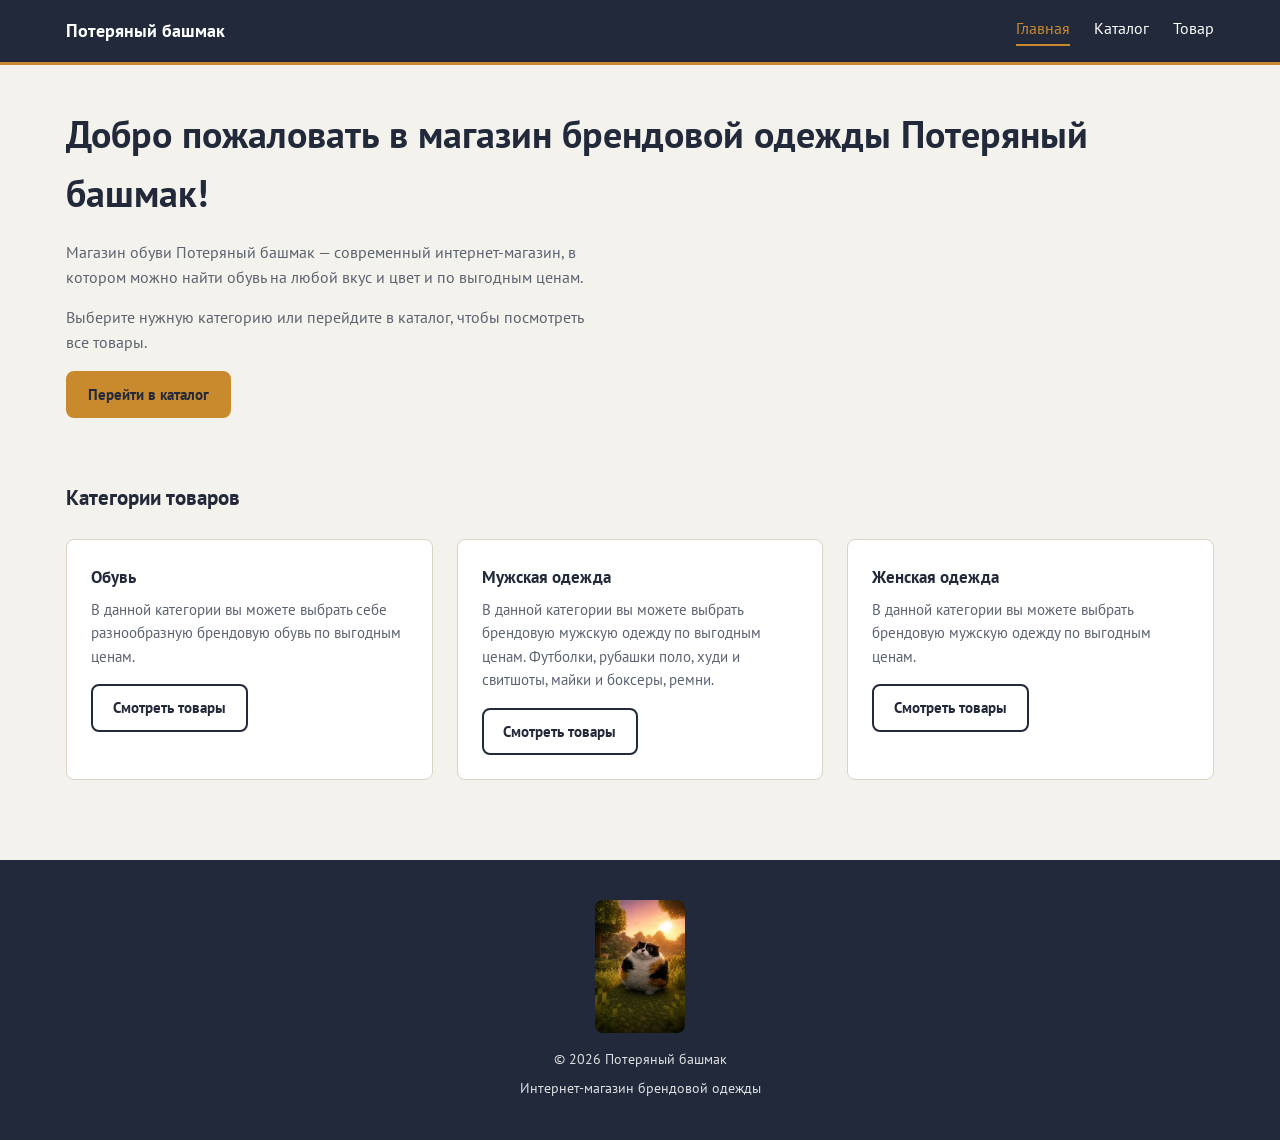
==== commit d9cb76f8: "Приведение к структуре ЛР2: единый product.html (3 страницы), Grid каталога на auto-fill/minmax без " ====
--- a/index.html
+++ b/index.html
@@ -18,7 +18,7 @@
         <nav class="site-header__nav">
             <a href="index.html" class="site-header__link site-header__link--active">Главная</a>
             <a href="pages/catalog.html" class="site-header__link">Каталог</a>
-            <a href="pages/product-new-balance.html" class="site-header__link">Товар</a>
+            <a href="pages/product.html" class="site-header__link">Товар</a>
         </nav>
     </div>
 </header>
--- a/css/style.css
+++ b/css/style.css
@@ -42,7 +42,7 @@
 }
 
 h1, h2, h3 { font-family: var(--font-main); font-weight: 700; margin: 0 0 var(--space-sm); }
-h1 { font-size: 1.9rem; }
+h1 { font-size: clamp(1.6rem, 1.2rem + 2vw, 2.4rem); }
 h2 { font-size: 1.3rem; }
 h3 { font-size: 1.05rem; }
 
@@ -78,6 +78,8 @@
 
 .btn--outline { background: transparent; border-color: var(--color-ink); color: var(--color-ink); }
 .btn--outline:hover { background: var(--color-ink); border-color: var(--color-ink); color: var(--color-bg); transform: translateY(-2px); }
+
+.btn:active { transform: translateY(0); }
 
 .btn:focus-visible, a:focus-visible { outline: 2px solid var(--color-accent-dark); outline-offset: 2px; }
 
@@ -160,17 +162,9 @@
 
 .catalog__grid {
   display: grid;
-  grid-template-columns: 1fr;
+  grid-template-columns: repeat(auto-fill, minmax(260px, 1fr));
   gap: var(--space-md);
   padding-bottom: var(--space-lg);
-}
-
-@media (min-width: 768px) {
-  .catalog__grid { grid-template-columns: repeat(2, 1fr); }
-}
-
-@media (min-width: 1100px) {
-  .catalog__grid { grid-template-columns: repeat(4, 1fr); }
 }
 
 .product-tile {
@@ -214,7 +208,10 @@
   border: 1px solid var(--color-line);
   border-radius: var(--radius);
   padding: var(--space-md);
-}
+  scroll-margin-top: 5rem;
+}
+
+.product-card + .product-card { margin-top: var(--space-lg); }
 
 @media (min-width: 768px) {
   .product-card { flex-direction: row; align-items: flex-start; }
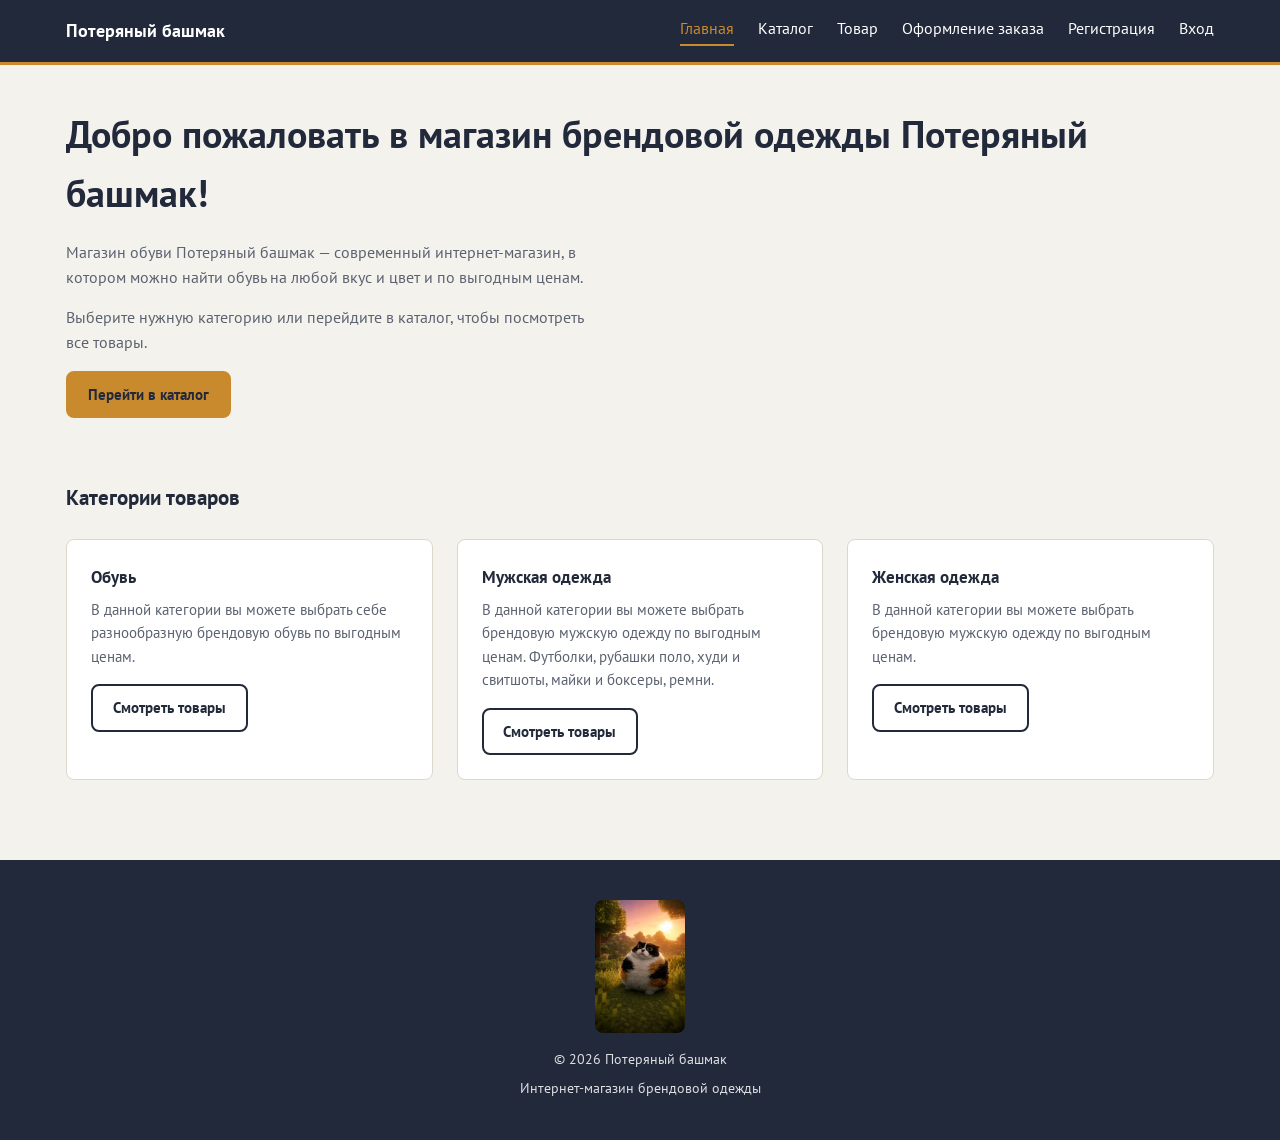
==== commit 4712c767: "Окно входа, регистрации и корзина заказов" ====
--- a/index.html
+++ b/index.html
@@ -19,6 +19,9 @@
             <a href="index.html" class="site-header__link site-header__link--active">Главная</a>
             <a href="pages/catalog.html" class="site-header__link">Каталог</a>
             <a href="pages/product.html" class="site-header__link">Товар</a>
+            <a href="pages/order.html" class="site-header__link">Оформление заказа</a>
+            <a href="pages/registration.html" class="site-header__link">Регистрация</a>
+            <a href="pages/login.html" class="site-header__link">Вход</a>
         </nav>
     </div>
 </header>
--- a/css/style.css
+++ b/css/style.css
@@ -1,21 +1,42 @@
-/* ==========================================================================
-   Потеряный башмак — единый файл стилей (ЛР2: адаптивная CSS3-вёрстка)
-   Вариант 3. Индивидуальное задание: переключатель размеров на Flexbox.
-
-   Шрифт: PT Sans (Google Fonts, дизайнер — ParaType / А. Королькова)
-   https://fonts.google.com/specimen/PT+Sans — свободная лицензия SIL OFL.
-   ========================================================================== */
-
-@import url('https://fonts.googleapis.com/css2?family=PT+Sans:wght@400;700&display=swap');
-
-/* ---------- CSS-переменные ---------- */
+
+
+@import url('https://fonts.googleapis.com/css2?family=PT+Sans:ital,wght@0,400;0,700;1,400;1,700&family=Shafarik&display=swap');
+
+
+.pt-sans-regular {
+  font-family: "PT Sans", sans-serif;
+  font-weight: 400;
+  font-style: normal;
+}
+
+.pt-sans-bold {
+  font-family: "PT Sans", sans-serif;
+  font-weight: 700;
+  font-style: normal;
+}
+
+.pt-sans-regular-italic {
+  font-family: "PT Sans", sans-serif;
+  font-weight: 400;
+  font-style: italic;
+}
+
+.pt-sans-bold-italic {
+  font-family: "PT Sans", sans-serif;
+  font-weight: 700;
+  font-style: italic;
+}
+
+
 :root {
-  --color-ink: #22293a;      /* текст, шапка, подвал */
-  --color-bg: #f4f2ec;       /* фон страницы */
-  --color-surface: #ffffff;  /* фон карточек */
-  --color-line: #d9d3c4;     /* границы */
-  --color-muted: #5b6270;    /* второстепенный текст */
-  --color-accent: #c98a2e;   /* единственный акцентный цвет */
+  --color-ink: #22293a;      
+  --color-bg: #f4f2ec;       
+  --color-surface: #ffffff;  
+  --color-muted: #5b6270;    
+  --color-line: #ddd8cc;
+  --color-ok: #2f855a;
+  --color-error: #c53030;
+  --color-accent: #c98a2e;   
   --color-accent-dark: #a5701f;
 
   --font-main: 'PT Sans', Arial, sans-serif;
@@ -30,7 +51,7 @@
   --content-width: 1180px;
 }
 
-/* ---------- Сброс и база ---------- */
+
 *, *::before, *::after { box-sizing: border-box; }
 
 body {
@@ -59,7 +80,7 @@
   padding-inline: var(--space-sm);
 }
 
-/* ---------- Кнопки ---------- */
+
 .btn {
   display: inline-block;
   font-family: var(--font-main);
@@ -83,9 +104,7 @@
 
 .btn:focus-visible, a:focus-visible { outline: 2px solid var(--color-accent-dark); outline-offset: 2px; }
 
-/* ==========================================================================
-   Шапка (Flexbox)
-   ========================================================================== */
+
 .site-header {
   background: var(--color-ink);
   border-bottom: 3px solid var(--color-accent);
@@ -124,9 +143,7 @@
   border-color: var(--color-accent);
 }
 
-/* ==========================================================================
-   Главная — hero и категории
-   ========================================================================== */
+
 .hero { padding-block: var(--space-lg); }
 .hero__text { color: var(--color-muted); max-width: 60ch; }
 
@@ -155,9 +172,7 @@
 .category-card__title { margin-bottom: var(--space-xs); }
 .category-card__text { color: var(--color-muted); font-size: 0.95rem; }
 
-/* ==========================================================================
-   Каталог — CSS Grid (1 → 2 → 4 колонки)
-   ========================================================================== */
+
 .catalog-intro { padding-block: var(--space-md); }
 
 .catalog__grid {
@@ -197,9 +212,8 @@
 .product-tile__price { margin: 0.4rem 0 0.6rem; font-weight: 700; color: var(--color-accent-dark); }
 .product-tile__link { margin-top: auto; align-self: flex-start; }
 
-/* ==========================================================================
-   Карточка товара (mobile-first, строка с 768px)
-   ========================================================================== */
+
+   
 .product-card {
   display: flex;
   flex-direction: column;
@@ -222,7 +236,6 @@
 .product-card__image { width: 100%; aspect-ratio: 4 / 5; object-fit: cover; border-radius: var(--radius); }
 
 .product-card__title {
-  position: relative;
   padding-bottom: var(--space-xs);
   margin-bottom: var(--space-sm);
   border-bottom: 3px solid var(--color-accent);
@@ -240,7 +253,7 @@
   margin-top: var(--space-md);
 }
 
-/* ---------- Переключатель размеров (Flexbox, индивидуальное задание) ---------- */
+
 .size-switcher { margin: var(--space-sm) 0; }
 
 .size-switcher__label {
@@ -288,7 +301,7 @@
   outline-offset: 2px;
 }
 
-/* ---------- Таблица характеристик (зебра) ---------- */
+
 .table-scroll { width: 100%; overflow-x: auto; }
 .spec-table { font-size: 0.92rem; min-width: 320px; }
 
@@ -304,7 +317,7 @@
 .spec-table tr:nth-child(even) { background: var(--color-bg); }
 .spec-table tr:nth-child(odd)  { background: var(--color-surface); }
 
-/* ---------- Список преимуществ ---------- */
+
 .advantages { display: flex; flex-direction: column; gap: 0.4rem; }
 
 .advantages__item {
@@ -321,9 +334,7 @@
   font-weight: 700;
 }
 
-/* ==========================================================================
-   Подвал
-   ========================================================================== */
+
 .site-footer { background: var(--color-ink); margin-top: var(--space-lg); }
 
 .site-footer .container {
@@ -338,6 +349,89 @@
 .site-footer__mascot { width: 90px; border-radius: var(--radius); margin-bottom: var(--space-xs); }
 .site-footer p { margin: 0; font-size: 0.85rem; color: #ffffff; opacity: 0.85; }
 
+/* ===== ФОРМЫ (ЛР3) ===== */
+
+.page-form { padding-block: var(--space-lg); }
+.page-form__lead { color: var(--color-muted); max-width: 60ch; }
+
+.form {
+  max-width: 640px;
+  background: var(--color-surface);
+  border: 1px solid var(--color-line);
+  border-radius: var(--radius);
+  padding: var(--space-md);
+}
+.form--wide { max-width: 760px; }
+.form--narrow { max-width: 440px; }
+
+.form__row { display: flex; flex-direction: column; gap: 0.35rem; margin-bottom: var(--space-sm); }
+.form__grid { display: grid; grid-template-columns: repeat(auto-fit, minmax(220px, 1fr)); gap: 0 var(--space-sm); }
+
+.form__label { font-weight: 700; font-size: 0.92rem; }
+.form__hint { margin: 0; font-size: 0.82rem; color: var(--color-muted); }
+
+.form__input,
+.form__select,
+.form__textarea {
+  width: 100%;
+  font-family: var(--font-main);
+  font-size: 1rem;
+  color: var(--color-ink);
+  background: #fff;
+  padding: 0.6em 0.75em;
+  border: 2px solid var(--color-line);
+  border-radius: var(--radius);
+  transition: border-color var(--transition), box-shadow var(--transition);
+}
+.form__textarea { min-height: 7rem; resize: vertical; }
+
+.form__input:focus,
+.form__select:focus,
+.form__textarea:focus {
+  outline: none;
+  border-color: var(--color-accent);
+  box-shadow: 0 0 0 3px rgba(201, 138, 46, 0.25);
+}
+
+/* :valid / :invalid — только после ввода, чтобы пустая форма не горела красным */
+.form__input:not(:placeholder-shown):valid { border-color: var(--color-ok); }
+.form__input:not(:placeholder-shown):invalid { border-color: var(--color-error); }
+.form__select:valid { border-color: var(--color-ok); }
+.form__input[type="number"]:valid { border-color: var(--color-ok); }
+.form__input[type="date"]:valid { border-color: var(--color-line); }
+.form__input[type="date"]:required:valid { border-color: var(--color-ok); }
+
+.form__fieldset {
+  border: 1px solid var(--color-line);
+  border-radius: var(--radius);
+  padding: var(--space-sm) var(--space-md) var(--space-xs);
+  margin: 0 0 var(--space-md);
+  min-width: 0;
+}
+.form__legend {
+  padding-inline: 0.5em;
+  font-weight: 700;
+  color: var(--color-accent-dark);
+}
+
+.form__choices { display: flex; flex-wrap: wrap; gap: 0.4rem var(--space-md); margin-bottom: var(--space-sm); }
+.form__choice { display: inline-flex; align-items: center; gap: 0.5em; cursor: pointer; }
+.form__choice input { width: 1.15em; height: 1.15em; accent-color: var(--color-accent-dark); cursor: pointer; }
+.form__choice input:focus-visible { outline: 2px solid var(--color-accent-dark); outline-offset: 2px; }
+.form__choice--block { display: flex; margin-bottom: var(--space-sm); }
+
+.form__actions { display: flex; flex-wrap: wrap; align-items: center; gap: var(--space-sm); margin-top: var(--space-sm); }
+.form__link { margin: var(--space-sm) 0 0; font-size: 0.95rem; }
+.form__link a { color: var(--color-accent-dark); font-weight: 700; }
+
+.form__total { font-size: 1.05rem; }
+
+@media (max-width: 480px) {
+  .form { padding: var(--space-sm); }
+  .form__fieldset { padding-inline: var(--space-sm); }
+  .form__actions .btn { width: 100%; text-align: center; }
+}
+
 @media (prefers-reduced-motion: reduce) {
   * { transition: none !important; }
 }
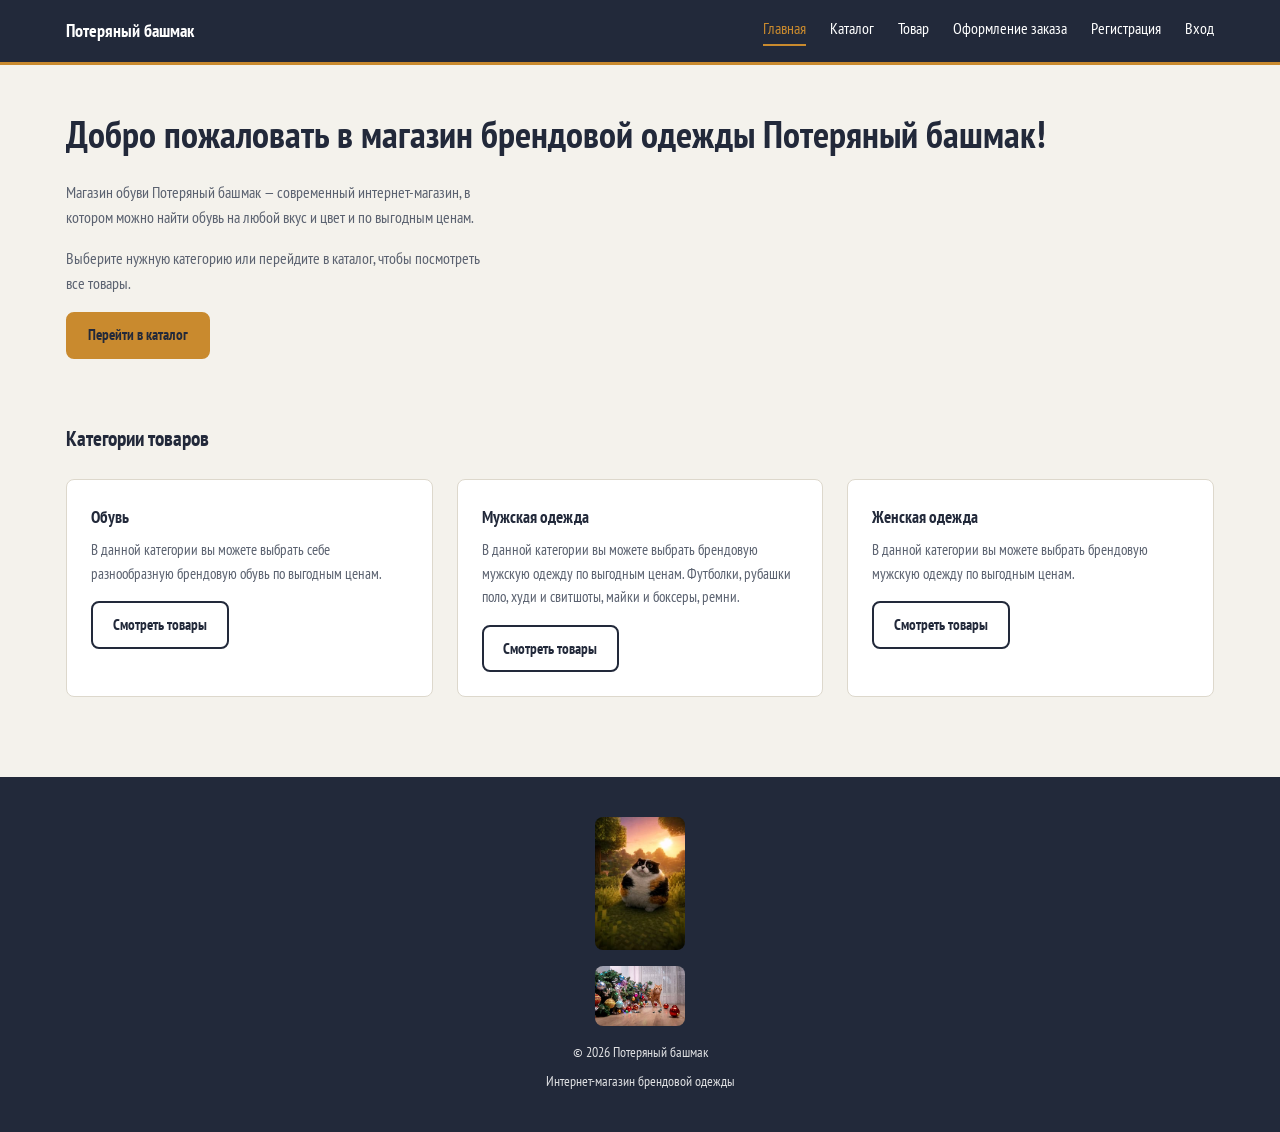
==== commit c7f318cc: "новогодний апдейт" ====
--- a/index.html
+++ b/index.html
@@ -87,6 +87,7 @@
 <footer class="site-footer">
     <div class="container">
         <img src="images/kotost.jpg" alt="Котость" class="site-footer__mascot">
+        <img src="images/kotost2.jpg" alt="Котость-новый год" class="site-footer__mascot">
         <p>© 2026 Потеряный башмак</p>
         <p>Интернет-магазин брендовой одежды</p>
     </div>
--- a/css/style.css
+++ b/css/style.css
@@ -1,7 +1,4 @@
-
-
-@import url('https://fonts.googleapis.com/css2?family=PT+Sans:ital,wght@0,400;0,700;1,400;1,700&family=Shafarik&display=swap');
-
+@import url('https://fonts.googleapis.com/css2?family=PT+Sans+Narrow:wght@400;700&family=PT+Sans:ital,wght@0,400;0,700;1,400;1,700&display=swap');
 
 .pt-sans-regular {
   font-family: "PT Sans", sans-serif;
@@ -26,7 +23,6 @@
   font-weight: 700;
   font-style: italic;
 }
-
 
 :root {
   --color-ink: #22293a;      
@@ -39,7 +35,7 @@
   --color-accent: #c98a2e;   
   --color-accent-dark: #a5701f;
 
-  --font-main: 'PT Sans', Arial, sans-serif;
+  --font-main: 'PT Sans Narrow', Arial, sans-serif;
 
   --space-xs: 0.5rem;
   --space-sm: 1rem;
@@ -50,7 +46,6 @@
   --transition: 150ms ease;
   --content-width: 1180px;
 }
-
 
 *, *::before, *::after { box-sizing: border-box; }
 
@@ -80,7 +75,6 @@
   padding-inline: var(--space-sm);
 }
 
-
 .btn {
   display: inline-block;
   font-family: var(--font-main);
@@ -103,7 +97,6 @@
 .btn:active { transform: translateY(0); }
 
 .btn:focus-visible, a:focus-visible { outline: 2px solid var(--color-accent-dark); outline-offset: 2px; }
-
 
 .site-header {
   background: var(--color-ink);
@@ -143,7 +136,6 @@
   border-color: var(--color-accent);
 }
 
-
 .hero { padding-block: var(--space-lg); }
 .hero__text { color: var(--color-muted); max-width: 60ch; }
 
@@ -171,7 +163,6 @@
 
 .category-card__title { margin-bottom: var(--space-xs); }
 .category-card__text { color: var(--color-muted); font-size: 0.95rem; }
-
 
 .catalog-intro { padding-block: var(--space-md); }
 
@@ -212,8 +203,6 @@
 .product-tile__price { margin: 0.4rem 0 0.6rem; font-weight: 700; color: var(--color-accent-dark); }
 .product-tile__link { margin-top: auto; align-self: flex-start; }
 
-
-   
 .product-card {
   display: flex;
   flex-direction: column;
@@ -252,7 +241,6 @@
   gap: var(--space-sm);
   margin-top: var(--space-md);
 }
-
 
 .size-switcher { margin: var(--space-sm) 0; }
 
@@ -301,7 +289,6 @@
   outline-offset: 2px;
 }
 
-
 .table-scroll { width: 100%; overflow-x: auto; }
 .spec-table { font-size: 0.92rem; min-width: 320px; }
 
@@ -317,7 +304,6 @@
 .spec-table tr:nth-child(even) { background: var(--color-bg); }
 .spec-table tr:nth-child(odd)  { background: var(--color-surface); }
 
-
 .advantages { display: flex; flex-direction: column; gap: 0.4rem; }
 
 .advantages__item {
@@ -334,7 +320,6 @@
   font-weight: 700;
 }
 
-
 .site-footer { background: var(--color-ink); margin-top: var(--space-lg); }
 
 .site-footer .container {
@@ -349,20 +334,22 @@
 .site-footer__mascot { width: 90px; border-radius: var(--radius); margin-bottom: var(--space-xs); }
 .site-footer p { margin: 0; font-size: 0.85rem; color: #ffffff; opacity: 0.85; }
 
-/* ===== ФОРМЫ (ЛР3) ===== */
-
-.page-form { padding-block: var(--space-lg); }
+
+
+.page-form { --form-w: 640px; padding-block: var(--space-lg); }
+.page-form--narrow { --form-w: 440px; }
+.page-form--wide { --form-w: 760px; }
+/* заголовок, подпись и форма — одна колонка по центру страницы (как .form-page в ЛР3) */
+.page-form .container { max-width: calc(var(--form-w) + 2 * var(--space-sm)); }
 .page-form__lead { color: var(--color-muted); max-width: 60ch; }
 
 .form {
-  max-width: 640px;
+  width: 100%;
   background: var(--color-surface);
   border: 1px solid var(--color-line);
   border-radius: var(--radius);
   padding: var(--space-md);
 }
-.form--wide { max-width: 760px; }
-.form--narrow { max-width: 440px; }
 
 .form__row { display: flex; flex-direction: column; gap: 0.35rem; margin-bottom: var(--space-sm); }
 .form__grid { display: grid; grid-template-columns: repeat(auto-fit, minmax(220px, 1fr)); gap: 0 var(--space-sm); }
@@ -393,7 +380,6 @@
   box-shadow: 0 0 0 3px rgba(201, 138, 46, 0.25);
 }
 
-/* :valid / :invalid — только после ввода, чтобы пустая форма не горела красным */
 .form__input:not(:placeholder-shown):valid { border-color: var(--color-ok); }
 .form__input:not(:placeholder-shown):invalid { border-color: var(--color-error); }
 .form__select:valid { border-color: var(--color-ok); }
@@ -434,4 +420,4 @@
 
 @media (prefers-reduced-motion: reduce) {
   * { transition: none !important; }
-}
+}
